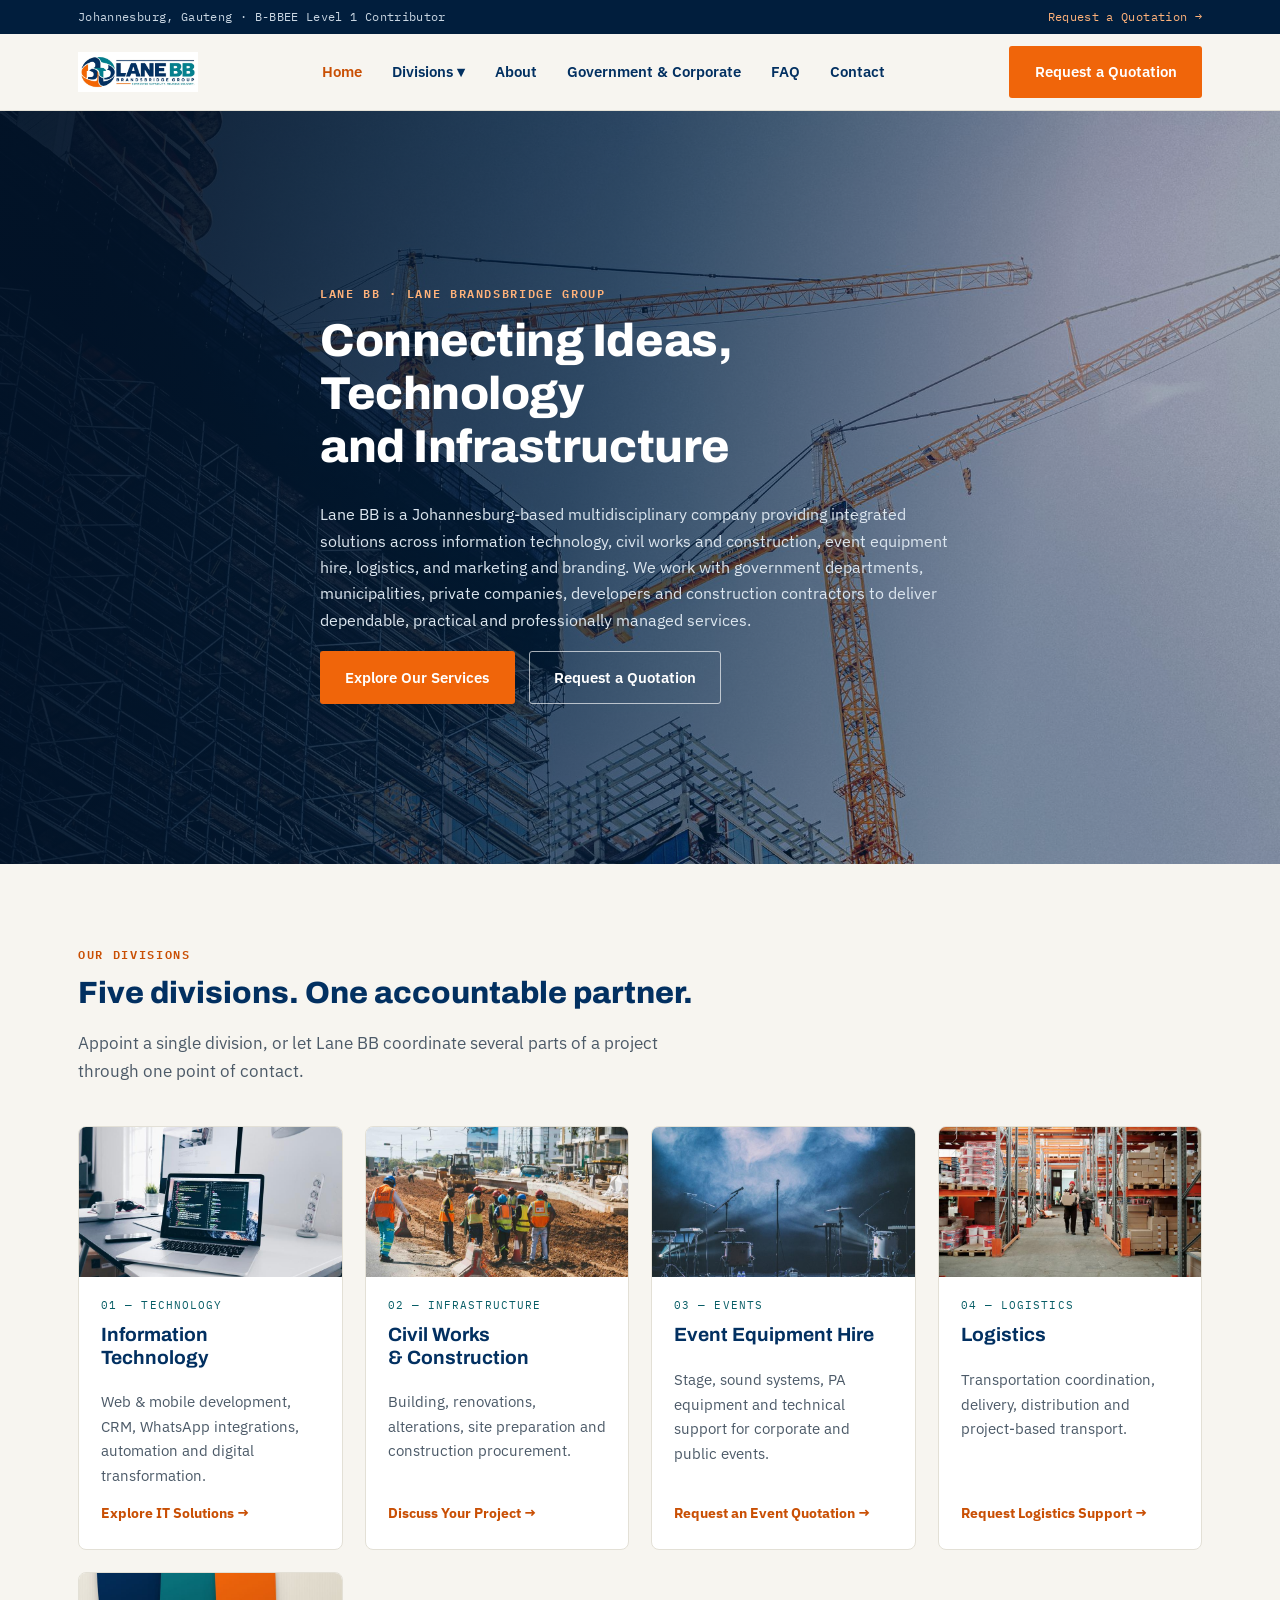
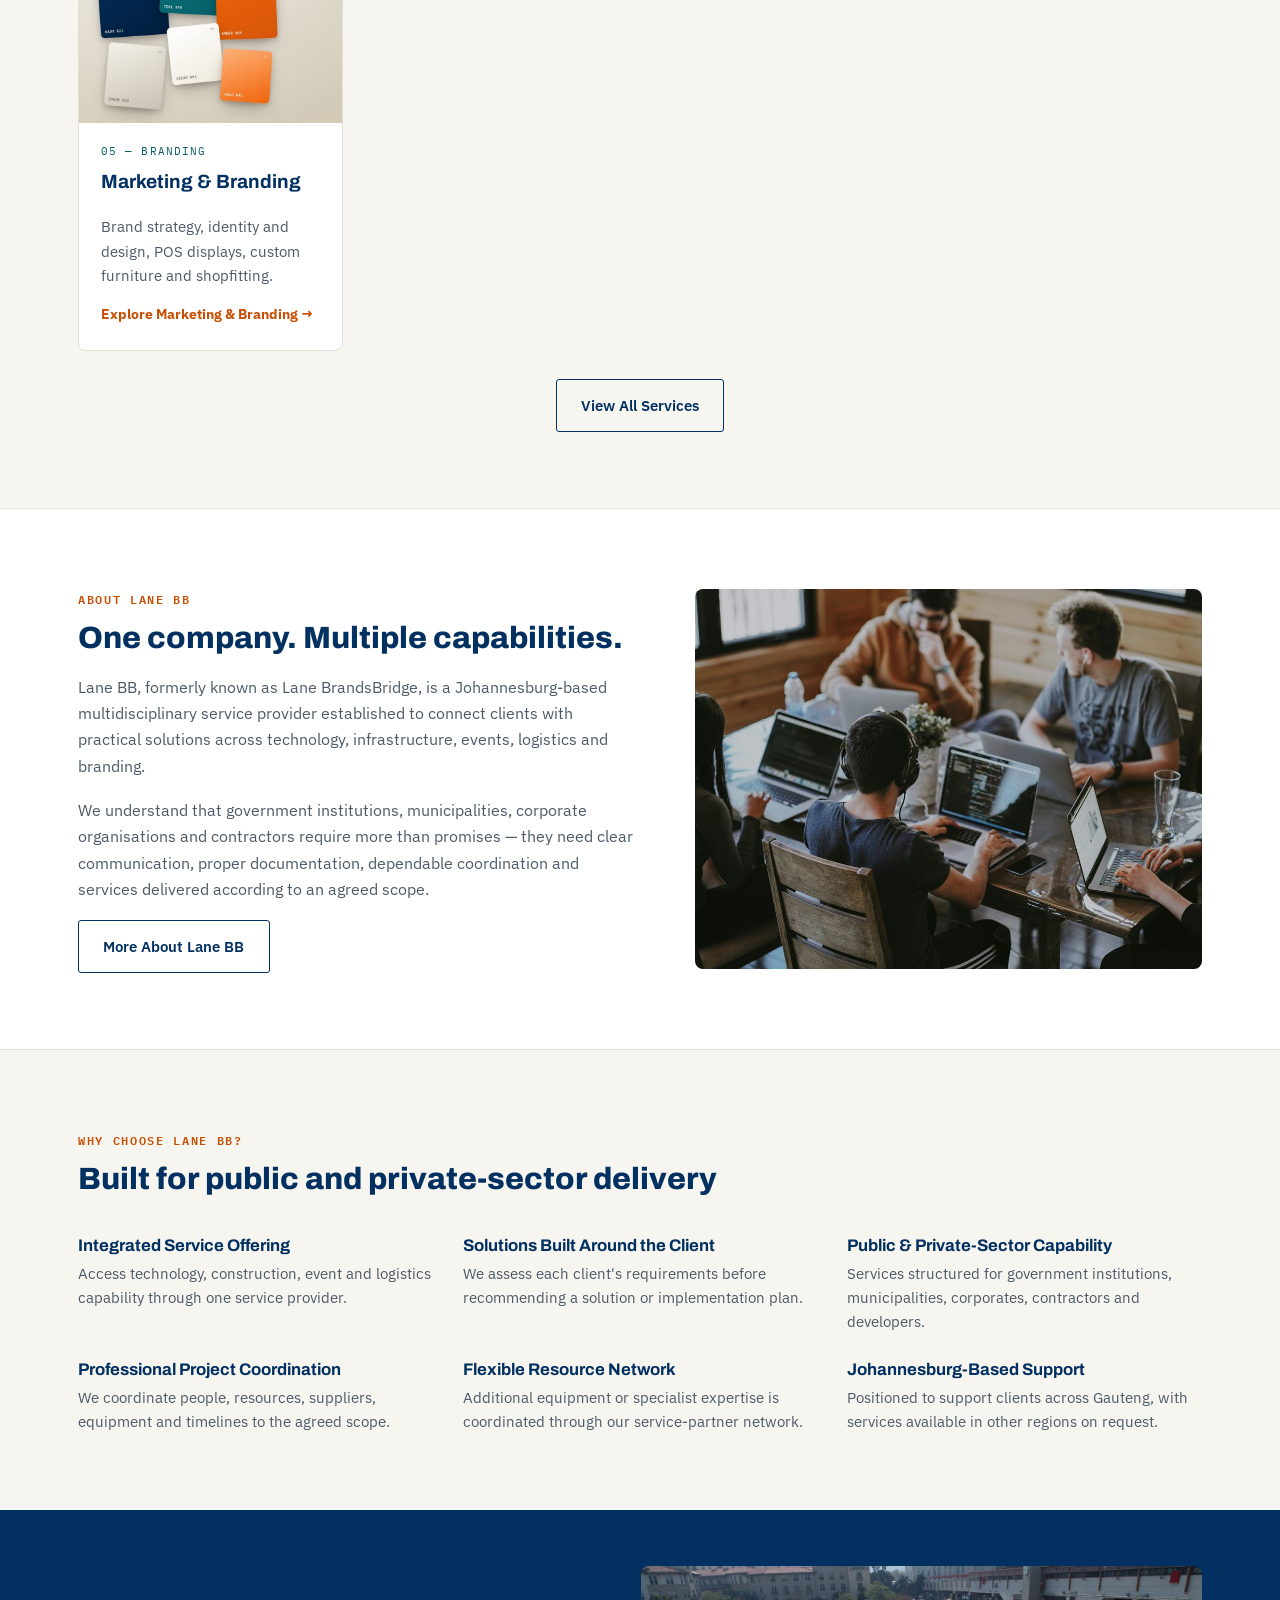
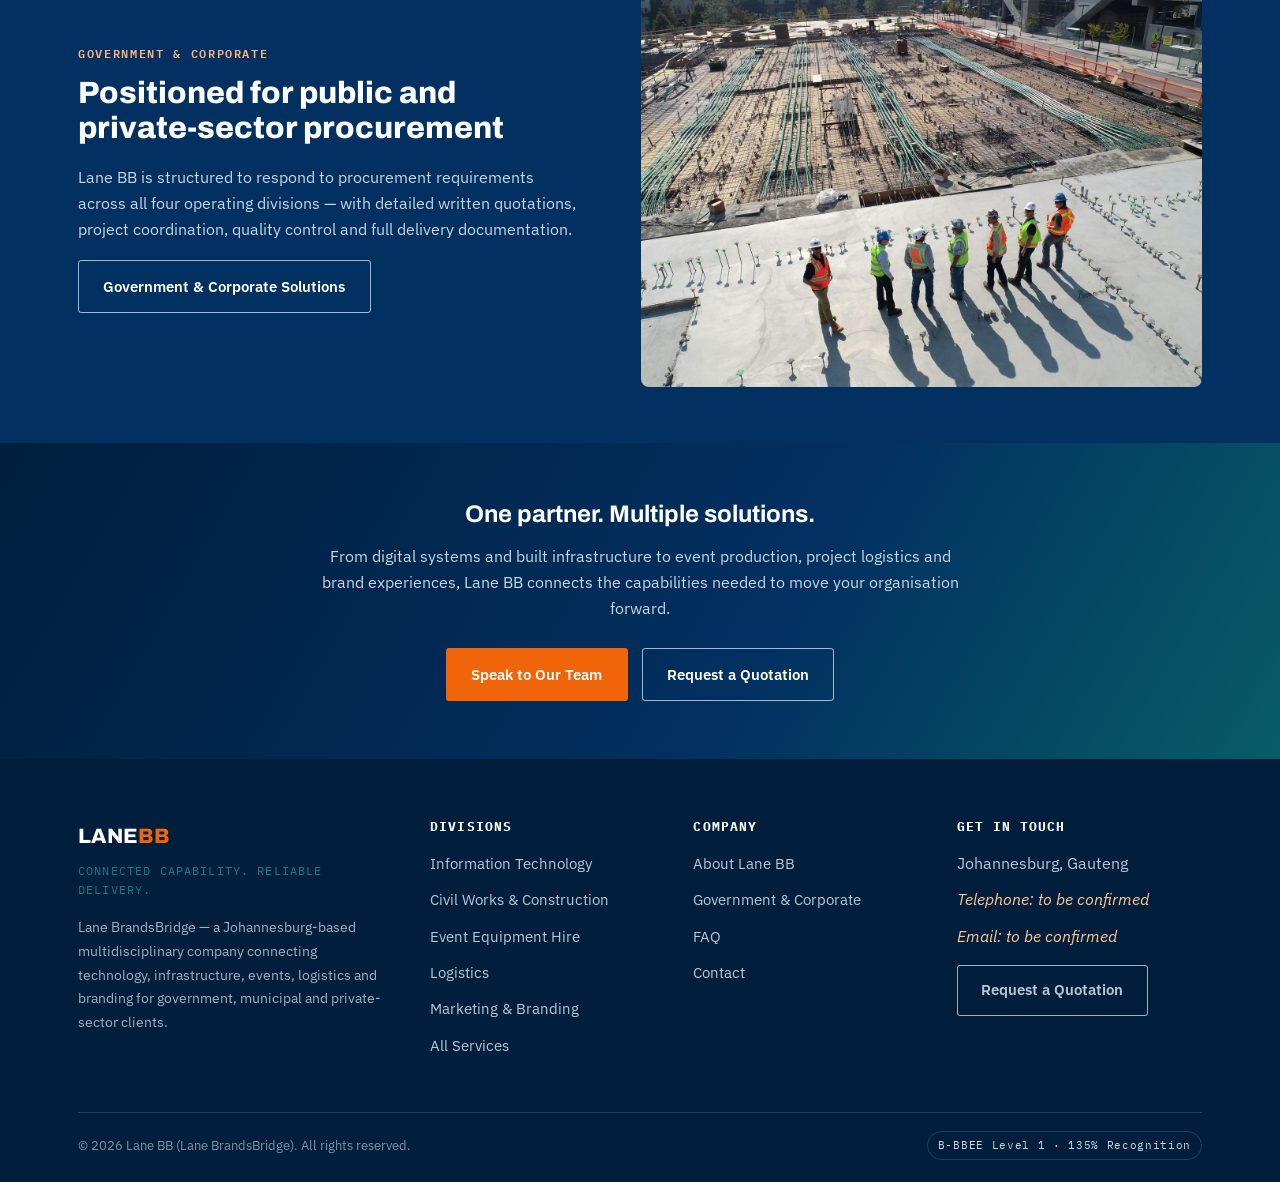
==== index.html @ 53b10b26 "Add files via upload" ====
<!doctype html>
<html lang="en">
<head>
<meta charset="UTF-8">
<meta name="viewport" content="width=device-width, initial-scale=1.0">
<title>Lane BB — Connecting Ideas, Technology and Infrastructure</title>
<meta name="description" content="Lane BB (Lane BrandsBridge) is a Johannesburg-based multidisciplinary company delivering Information Technology, Civil Works &amp; Construction, Event Equipment Hire, Logistics and Marketing &amp; Branding for government, municipal and private-sector clients.">
<link rel="icon" href="assets/img/favicon.png" type="image/png">
<link rel="preconnect" href="https://fonts.googleapis.com">
<link rel="stylesheet" href="https://fonts.googleapis.com/css2?family=Archivo:wght@700;800;900&family=IBM+Plex+Sans:wght@400;500;600;700&family=IBM+Plex+Mono:wght@500;600&display=swap">
<link rel="stylesheet" href="assets/css/style.css">
</head>
<body>

<header class="site-header">
  <div class="topbar">
    <div class="container">
      <span>Johannesburg, Gauteng · B-BBEE Level 1 Contributor</span>
      <a href="contact/">Request a Quotation →</a>
    </div>
  </div>
  <div class="nav-wrap">
    <a class="brand" href="./"><img src="assets/img/logo.jpg" alt="Lane BB — Lane BrandsBridge Group"></a>
    <input type="checkbox" id="nav-toggle" class="nav-toggle">
    <nav class="main-nav">
      <ul>
        <li><a class="nav-link active" href="./">Home</a></li>
        <li class="has-dropdown">
          <a class="nav-link" href="#">Divisions ▾</a>
          <div class="dropdown">
            <a href="it/">Information Technology<small>Software, CRM, automation</small></a>
            <a href="civil-works/">Civil Works &amp; Construction<small>Building, renovations, site works</small></a>
            <a href="events/">Event Equipment Hire<small>Stage, sound, technical support</small></a>
            <a href="logistics/">Logistics<small>Transport, delivery, coordination</small></a>
            <a href="marketing-branding/">Marketing &amp; Branding<small>Brand, POS, signage, custom furniture</small></a>
            <div class="dropdown-divider"></div>
            <a href="all-services/" class="dropdown-all">View All Services →</a>
          </div>
        </li>
        <li><a class="nav-link" href="about/">About</a></li>
        <li><a class="nav-link" href="government/">Government &amp; Corporate</a></li>
        <li><a class="nav-link" href="faq/">FAQ</a></li>
        <li><a class="nav-link" href="contact/">Contact</a></li>
      </ul>
    </nav>
    <div class="nav-cta">
      <a class="btn btn-primary" href="contact/">Request a Quotation</a>
      <label class="hamburger" for="nav-toggle"><span></span><span></span><span></span></label>
    </div>
  </div>
</header>

<section class="hero hero-full" style="background-image:url('assets/img/hero-home.jpg');">
  <div class="container hero-inner">
    <span class="eyebrow on-dark">Lane BB · Lane BrandsBridge Group</span>
    <h1 class="display">Connecting Ideas, Technology and Infrastructure</h1>
    <p>Lane BB is a Johannesburg-based multidisciplinary company providing integrated solutions across information technology, civil works and construction, event equipment hire, logistics, and marketing and branding. We work with government departments, municipalities, private companies, developers and construction contractors to deliver dependable, practical and professionally managed services.</p>
    <div class="btn-row">
      <a class="btn btn-primary" href="#divisions">Explore Our Services</a>
      <a class="btn btn-outline-light" href="contact/">Request a Quotation</a>
    </div>
  </div>
</section>

<section id="divisions">
  <div class="container">
    <div class="section-head">
      <span class="eyebrow">Our Divisions</span>
      <h2 class="section-title">Five divisions. One accountable partner.</h2>
      <p class="lede">Appoint a single division, or let Lane BB coordinate several parts of a project through one point of contact.</p>
    </div>
    <div class="grid-divisions">
      <a class="division-card" href="it/">
        <div class="thumb"><img src="assets/img/card-it.jpg" alt="Software developer at a workstation"></div>
        <div class="body">
          <span class="tag">01 — Technology</span>
          <h3 class="card-title">Information Technology</h3>
          <p>Web &amp; mobile development, CRM, WhatsApp integrations, automation and digital transformation.</p>
          <span class="go">Explore IT Solutions →</span>
        </div>
      </a>
      <a class="division-card" href="civil-works/">
        <div class="thumb"><img src="assets/img/card-civil.jpg" alt="Civil works crew on a road project"></div>
        <div class="body">
          <span class="tag">02 — Infrastructure</span>
          <h3 class="card-title">Civil Works &amp; Construction</h3>
          <p>Building, renovations, alterations, site preparation and construction procurement.</p>
          <span class="go">Discuss Your Project →</span>
        </div>
      </a>
      <a class="division-card" href="events/">
        <div class="thumb"><img src="assets/img/card-events.jpg" alt="Professional stage and lighting rig"></div>
        <div class="body">
          <span class="tag">03 — Events</span>
          <h3 class="card-title">Event Equipment Hire</h3>
          <p>Stage, sound systems, PA equipment and technical support for corporate and public events.</p>
          <span class="go">Request an Event Quotation →</span>
        </div>
      </a>
      <a class="division-card" href="logistics/">
        <div class="thumb"><img src="assets/img/card-logistics.jpg" alt="Warehouse and distribution logistics"></div>
        <div class="body">
          <span class="tag">04 — Logistics</span>
          <h3 class="card-title">Logistics</h3>
          <p>Transportation coordination, delivery, distribution and project-based transport.</p>
          <span class="go">Request Logistics Support →</span>
        </div>
      </a>
      <a class="division-card" href="marketing-branding/">
        <div class="thumb"><img src="assets/img/card-marketing.jpg" alt="Lane BB brand colour palette and identity system"></div>
        <div class="body">
          <span class="tag">05 — Branding</span>
          <h3 class="card-title">Marketing &amp; Branding</h3>
          <p>Brand strategy, identity and design, POS displays, custom furniture and shopfitting.</p>
          <span class="go">Explore Marketing &amp; Branding →</span>
        </div>
      </a>
    </div>
    <div class="view-all-services">
      <a class="btn btn-outline-dark" href="all-services/">View All Services</a>
    </div>
  </div>
</section>

<section class="section-alt">
  <div class="container">
    <div class="split">
      <div>
        <span class="eyebrow">About Lane BB</span>
        <h2 class="section-title">One company. Multiple capabilities.</h2>
        <p>Lane BB, formerly known as Lane BrandsBridge, is a Johannesburg-based multidisciplinary service provider established to connect clients with practical solutions across technology, infrastructure, events, logistics and branding.</p>
        <p>We understand that government institutions, municipalities, corporate organisations and contractors require more than promises — they need clear communication, proper documentation, dependable coordination and services delivered according to an agreed scope.</p>
        <a class="btn btn-outline-dark" href="about/">More About Lane BB</a>
      </div>
      <div class="split-media"><img src="assets/img/about-secondary.jpg" alt="Lane BB team collaborating in the office"></div>
    </div>
  </div>
</section>

<section>
  <div class="container">
    <div class="section-head">
      <span class="eyebrow">Why Choose Lane BB?</span>
      <h2 class="section-title">Built for public and private-sector delivery</h2>
    </div>
    <div class="why-grid">
      <div class="why-item"><span class="mark"></span><h3>Integrated Service Offering</h3><p>Access technology, construction, event and logistics capability through one service provider.</p></div>
      <div class="why-item"><span class="mark"></span><h3>Solutions Built Around the Client</h3><p>We assess each client's requirements before recommending a solution or implementation plan.</p></div>
      <div class="why-item"><span class="mark"></span><h3>Public &amp; Private-Sector Capability</h3><p>Services structured for government institutions, municipalities, corporates, contractors and developers.</p></div>
      <div class="why-item"><span class="mark"></span><h3>Professional Project Coordination</h3><p>We coordinate people, resources, suppliers, equipment and timelines to the agreed scope.</p></div>
      <div class="why-item"><span class="mark"></span><h3>Flexible Resource Network</h3><p>Additional equipment or specialist expertise is coordinated through our service-partner network.</p></div>
      <div class="why-item"><span class="mark"></span><h3>Johannesburg-Based Support</h3><p>Positioned to support clients across Gauteng, with services available in other regions on request.</p></div>
    </div>
  </div>
</section>

<section class="section-navy tight">
  <div class="container split reverse">
    <div class="split-media"><img src="assets/img/government-hero.jpg" alt="Coordinated workforce on a large infrastructure project"></div>
    <div>
      <span class="eyebrow on-dark">Government &amp; Corporate</span>
      <h2 class="section-title">Positioned for public and private-sector procurement</h2>
      <p>Lane BB is structured to respond to procurement requirements across all four operating divisions — with detailed written quotations, project coordination, quality control and full delivery documentation.</p>
      <a class="btn btn-outline-light" href="government/">Government &amp; Corporate Solutions</a>
    </div>
  </div>
</section>

<section class="cta-band">
  <div class="container narrow center">
    <h2>One partner. Multiple solutions.</h2>
    <p>From digital systems and built infrastructure to event production, project logistics and brand experiences, Lane BB connects the capabilities needed to move your organisation forward.</p>
    <div class="btn-row">
      <a class="btn btn-primary" href="contact/">Speak to Our Team</a>
      <a class="btn btn-outline-light" href="contact/">Request a Quotation</a>
    </div>
  </div>
</section>

<footer class="site-footer">
  <div class="container">
    <div class="footer-grid">
      <div class="footer-brand">
        <div class="wordmark">LANE<span>BB</span></div>
        <div class="tagline">Connected Capability. Reliable Delivery.</div>
        <p>Lane BrandsBridge — a Johannesburg-based multidisciplinary company connecting technology, infrastructure, events, logistics and branding for government, municipal and private-sector clients.</p>
      </div>
      <div>
        <h4>Divisions</h4>
        <ul>
          <li><a href="it/">Information Technology</a></li>
          <li><a href="civil-works/">Civil Works &amp; Construction</a></li>
          <li><a href="events/">Event Equipment Hire</a></li>
          <li><a href="logistics/">Logistics</a></li>
          <li><a href="marketing-branding/">Marketing &amp; Branding</a></li>
          <li><a href="all-services/">All Services</a></li>
        </ul>
      </div>
      <div>
        <h4>Company</h4>
        <ul>
          <li><a href="about/">About Lane BB</a></li>
          <li><a href="government/">Government &amp; Corporate</a></li>
          <li><a href="faq/">FAQ</a></li>
          <li><a href="contact/">Contact</a></li>
        </ul>
      </div>
      <div>
        <h4>Get In Touch</h4>
        <ul>
          <li>Johannesburg, Gauteng</li>
          <li class="placeholder-note">Telephone: to be confirmed</li>
          <li class="placeholder-note">Email: to be confirmed</li>
        </ul>
        <a class="btn btn-outline-light" href="contact/" style="margin-top:6px;">Request a Quotation</a>
      </div>
    </div>
    <div class="footer-bottom">
      <span>© <span data-year></span> Lane BB (Lane BrandsBridge). All rights reserved.</span>
      <span class="badge">B-BBEE Level 1 · 135% Recognition</span>
    </div>
  </div>
</footer>
<script src="assets/js/main.js"></script>
</body>
</html>
---- assets/css/style.css ----
/* ========================================================
   Lane BB — Brand Stylesheet
   Palette sampled directly from the Lane BB logo mark.
   ======================================================== */

:root{
  --navy:        #023061;
  --navy-deep:   #011E3D;
  --navy-mid:    #0B4278;
  --teal:        #0B7E89;
  --teal-deep:   #075D66;
  --orange:      #F0650A;
  --orange-deep: #C94F04;
  --paper:       #F7F5F0;
  --panel:       #FFFFFF;
  --ink:         #16212C;
  --ink-soft:    #4C5A68;
  --steel:       #5B7286;
  --line:        #E3E0D6;
  --line-dark:   rgba(255,255,255,0.14);

  --font-display: 'Archivo', 'Helvetica Neue', Arial, sans-serif;
  --font-body: 'IBM Plex Sans', 'Segoe UI', Arial, sans-serif;
  --font-mono: 'IBM Plex Mono', ui-monospace, 'Courier New', monospace;

  --container: 1180px;
}

*, *::before, *::after{ box-sizing: border-box; }
html{ scroll-behavior: smooth; }
body{
  margin:0;
  background: var(--paper);
  color: var(--ink);
  font-family: var(--font-body);
  font-size: 16px;
  line-height: 1.65;
  -webkit-font-smoothing: antialiased;
}
img{ max-width:100%; display:block; }
a{ color: inherit; text-decoration: none; }
ul{ margin:0; padding:0; list-style:none; }
h1,h2,h3,h4{
  font-family: var(--font-display);
  color: var(--navy);
  line-height: 1.15;
  margin: 0 0 .6em;
  text-wrap: balance;
}
p{ margin: 0 0 1.1em; color: var(--ink-soft); max-width: 66ch; }
.container{ max-width: var(--container); margin: 0 auto; padding: 0 28px; }

/* ---------- type scale ---------- */
.eyebrow{
  display:inline-block;
  font-family: var(--font-mono);
  font-size: .74rem;
  font-weight: 600;
  letter-spacing: .14em;
  text-transform: uppercase;
  color: var(--orange-deep);
  margin-bottom: .9em;
}
.eyebrow.on-dark{ color: #FFB27A; }
h1.display{ font-size: clamp(2.1rem, 3.6vw, 3.25rem); font-weight: 800; letter-spacing: -0.01em; }
h2.section-title{ font-size: clamp(1.55rem, 2.4vw, 2.1rem); font-weight: 800; }
h3.card-title{ font-size: 1.2rem; font-weight: 700; }
.lede{ font-size: 1.08rem; max-width: 62ch; }

/* ---------- buttons ---------- */
.btn{
  display:inline-flex;
  align-items:center;
  gap:.5em;
  font-family: var(--font-body);
  font-weight:600;
  font-size: .95rem;
  padding: .85em 1.6em;
  border-radius: 3px;
  border: 1.5px solid transparent;
  cursor:pointer;
  transition: background .15s ease, color .15s ease, border-color .15s ease, transform .1s ease;
}
.btn:active{ transform: translateY(1px); }
.btn-primary{ background: var(--orange); color:#fff; }
.btn-primary:hover{ background: var(--orange-deep); }
.btn-outline-dark{ border-color: var(--navy); color: var(--navy); }
.btn-outline-dark:hover{ background: var(--navy); color:#fff; }
.btn-outline-light{ border-color: rgba(255,255,255,.65); color:#fff; }
.btn-outline-light:hover{ background:#fff; color: var(--navy); }
.btn-row{ display:flex; gap:14px; flex-wrap:wrap; }

/* ---------- header / nav ---------- */
.site-header{
  position: sticky; top:0; z-index:100;
  background: rgba(247,245,240,.98);
  border-bottom: 1px solid var(--line);
}
.topbar{
  background: var(--navy-deep);
  color: #C9D6E2;
  font-family: var(--font-mono);
  font-size: .74rem;
  letter-spacing: .03em;
}
.topbar .container{
  display:flex; justify-content:space-between; align-items:center;
  padding-top:7px; padding-bottom:7px;
}
.topbar a{ color:#FFB27A; }
.topbar a:hover{ color:#fff; }

.nav-wrap{
  display:flex; align-items:center; justify-content:space-between;
  padding: 12px 28px;
  max-width: var(--container); margin:0 auto;
  gap: 24px;
}
.brand img{ height: 40px; width:auto; }
.main-nav{ display:flex; align-items:center; gap: 6px; }
.main-nav > ul{ display:flex; align-items:center; gap: 2px; }
.main-nav a.nav-link{
  display:block;
  padding: 10px 14px;
  font-weight:600;
  font-size: .92rem;
  color: var(--navy);
  border-radius:3px;
}
.main-nav a.nav-link:hover{ background: rgba(2,48,97,.06); }
.main-nav a.nav-link.active{ color: var(--orange-deep); }

.has-dropdown{ position:relative; }
.dropdown{
  position:absolute; top: calc(100% + 6px); left:0;
  background: var(--panel);
  border:1px solid var(--line);
  border-radius: 6px;
  box-shadow: 0 14px 32px rgba(2,26,54,.12);
  min-width: 240px;
  padding: 8px;
  opacity:0; visibility:hidden; transform: translateY(6px);
  transition: opacity .15s ease, transform .15s ease, visibility .15s;
}
.has-dropdown:hover .dropdown,
.has-dropdown:focus-within .dropdown{ opacity:1; visibility:visible; transform:translateY(0); }
.dropdown a{
  display:flex; flex-direction:column; gap:2px;
  padding: 10px 12px; border-radius:4px; font-weight:600; color:var(--navy); font-size:.92rem;
}
.dropdown a small{ font-weight:400; color: var(--ink-soft); font-size:.78rem; font-family: var(--font-body); }
.dropdown a:hover{ background: var(--paper); }
.dropdown-divider{ height:1px; background:var(--line); margin:6px 8px; }
.dropdown a.dropdown-all{ color: var(--orange-deep); flex-direction:row; align-items:center; justify-content:space-between; }

.services-index-block{ margin-bottom:56px; }
.services-index-block:last-child{ margin-bottom:0; }
.services-index-head{ display:flex; justify-content:space-between; align-items:baseline; gap:16px; flex-wrap:wrap; margin-bottom:18px; }
.services-index-head h2{ font-size:1.35rem; }
.services-index-head a{ font-weight:700; font-size:.88rem; color: var(--orange-deep); white-space:nowrap; }
.view-all-services{ margin-top:28px; display:flex; justify-content:center; }

.nav-cta{ display:flex; align-items:center; gap:10px; }
.nav-toggle{ display:none; }
.hamburger{ display:none; }

@media (max-width: 940px){
  .main-nav{
    position: fixed; inset: 64px 0 0 0;
    background: var(--panel);
    flex-direction:column; align-items:stretch;
    padding: 10px 20px 30px;
    transform: translateX(100%);
    transition: transform .22s ease;
    overflow-y:auto;
  }
  .main-nav > ul{ flex-direction:column; align-items:stretch; gap:0; }
  .dropdown{ position:static; box-shadow:none; border:none; opacity:1; visibility:visible; transform:none; display:none; padding-left:14px; }
  .has-dropdown.open .dropdown{ display:flex; flex-direction:column; }
  .nav-toggle:checked ~ .main-nav{ transform: translateX(0); }
  .hamburger{
    display:flex; flex-direction:column; justify-content:center; gap:5px;
    width:32px; height:32px; cursor:pointer;
  }
  .hamburger span{ height:2px; background:var(--navy); border-radius:2px; }
  .nav-cta .btn{ display:none; }
}

/* ---------- hero ---------- */
.hero{
  position:relative;
  color:#fff;
  background-size: cover;
  background-position: center;
  isolation:isolate;
}
.hero::after{
  content:"";
  position:absolute; inset:0;
  background: linear-gradient(100deg, rgba(2,20,42,.92) 8%, rgba(2,32,64,.72) 45%, rgba(2,32,64,.34) 78%);
  z-index:-1;
}
.hero-inner{ padding: 92px 0 84px; max-width: 640px; }
.hero h1{ color:#fff; }
.hero p{ color: #DCE6EF; }
.hero-full{ min-height: 78vh; display:flex; align-items:center; }
.hero-band{ padding: 70px 0 66px; }
.hero-band .hero-inner{ padding: 0; max-width: 620px; }

.banner{
  background: linear-gradient(120deg, var(--navy-deep), var(--navy));
  color:#fff;
  padding: 60px 0 54px;
}
.banner h1{ color:#fff; }
.banner p{ color:#C9D6E2; }

/* ---------- generic sections ---------- */
section{ padding: 76px 0; }
section.tight{ padding: 56px 0; }
.section-head{ max-width: 720px; margin-bottom: 40px; }
.section-alt{ background: var(--panel); border-top:1px solid var(--line); border-bottom:1px solid var(--line); }
.section-navy{ background: var(--navy); color:#fff; }
.section-navy h2, .section-navy h3, .section-navy h4{ color:#fff; }
.section-navy p{ color:#C9D6E2; }

/* ---------- division / feature cards ---------- */
.grid-4{ display:grid; grid-template-columns:repeat(4,1fr); gap:22px; }
.grid-divisions{ display:grid; grid-template-columns:repeat(auto-fit,minmax(230px,1fr)); gap:22px; }
.grid-3{ display:grid; grid-template-columns:repeat(3,1fr); gap:22px; }
.grid-2{ display:grid; grid-template-columns:repeat(2,1fr); gap:22px; }
@media (max-width: 980px){ .grid-4{ grid-template-columns:repeat(2,1fr);} .grid-3{ grid-template-columns:repeat(2,1fr);} }
@media (max-width: 640px){ .grid-4, .grid-3, .grid-2{ grid-template-columns:1fr; } }

.division-card{
  background: var(--panel);
  border:1px solid var(--line);
  border-radius: 8px;
  overflow:hidden;
  display:flex; flex-direction:column;
  transition: transform .18s ease, box-shadow .18s ease, border-color .18s ease;
}
.division-card:hover{ transform: translateY(-4px); box-shadow: 0 18px 34px rgba(2,26,54,.1); border-color:#d8d3c4; }
.division-card .thumb{ height:150px; overflow:hidden; }
.division-card .thumb img{ width:100%; height:100%; object-fit:cover; }
.division-card .body{ padding: 20px 22px 24px; display:flex; flex-direction:column; gap:10px; flex:1; }
.division-card .tag{ font-family: var(--font-mono); font-size:.68rem; letter-spacing:.1em; text-transform:uppercase; color: var(--teal-deep); }
.division-card p{ font-size:.93rem; margin-bottom:4px; }
.division-card .go{ margin-top:auto; font-weight:700; font-size:.88rem; color: var(--orange-deep); display:flex; align-items:center; gap:6px; }

/* ---------- service list (not cards — a spaced list with rule + accent mark) ---------- */
.service-grid{
  display:grid; grid-template-columns:repeat(2, 1fr); gap: 0 40px;
  border-top:1px solid var(--line);
}
@media (max-width:700px){ .service-grid{ grid-template-columns:1fr; } }
.service-item{
  display:flex; gap:14px; align-items:flex-start;
  padding: 16px 0;
  border-bottom:1px solid var(--line);
}
.service-item .mark{
  flex:none; width:9px; height:9px; margin-top:8px; border-radius:2px; background: var(--orange);
}
.service-item span{ font-weight:600; color: var(--navy); font-size:.99rem; }

/* ---------- values grid ---------- */
.value-card{
  padding: 22px 22px 20px;
  background: var(--panel);
  border:1px solid var(--line);
  border-top:3px solid var(--accent, var(--orange));
  border-radius:4px;
}
.value-card h3{ font-size:1.05rem; margin-bottom:.4em; }
.value-card p{ font-size:.92rem; margin:0; }

/* ---------- numbered list (real sequence: 4 divisions) ---------- */
.numbered-list{ display:flex; flex-direction:column; gap:0; border-top:1px solid var(--line); }
.numbered-list li{
  display:flex; gap:18px; align-items:baseline;
  padding: 14px 0; border-bottom:1px solid var(--line);
  font-weight:700; color:var(--navy); font-size:1.02rem;
}
.numbered-list li .n{ font-family: var(--font-mono); color: var(--orange-deep); font-size:.85rem; }

/* ---------- stat / why-us tiles ---------- */
.why-grid{ display:grid; grid-template-columns:repeat(3,1fr); gap: 26px 30px; }
@media (max-width:900px){ .why-grid{ grid-template-columns:repeat(2,1fr);} }
@media (max-width:600px){ .why-grid{ grid-template-columns:1fr;} }
.why-item h3{ font-size:1.05rem; margin-bottom:.35em; }
.why-item p{ font-size:.92rem; margin:0; }
.why-item .mark{
  width:30px; height:3px; background:var(--teal); border-radius:2px; margin-bottom:14px;
}

/* ---------- two column split ---------- */
.split{
  display:grid; grid-template-columns: 1.05fr .95fr; gap: 56px; align-items:center;
}
.split.reverse{ grid-template-columns: .95fr 1.05fr; }
.split.reverse .split-media{ order:2; }
@media (max-width:900px){
  .split, .split.reverse{ grid-template-columns:1fr; }
  .split.reverse .split-media{ order:0; }
}
.split-media img{ border-radius: 8px; width:100%; height:100%; object-fit:cover; aspect-ratio: 4/3; }

/* ---------- CTA band ---------- */
.cta-band{
  background: linear-gradient(120deg, var(--navy-deep), var(--navy) 60%, var(--teal-deep));
  color:#fff; padding: 58px 0; text-align:center;
}
.cta-band h2{ color:#fff; }
.cta-band p{ color:#C9D6E2; margin: 0 auto 26px; }
.cta-band .btn-row{ justify-content:center; }

/* ---------- checklist ---------- */
.checklist{ display:flex; flex-direction:column; gap:10px; }
.checklist li{ display:flex; gap:10px; align-items:flex-start; font-size:.94rem; color: var(--ink-soft); }
.checklist li::before{ content:"✓"; color: var(--teal-deep); font-weight:700; flex:none; }

/* ---------- definition panel (supplier info) ---------- */
.deflist{ display:flex; flex-direction:column; }
.deflist .row{ display:grid; grid-template-columns: 200px 1fr; gap:14px; padding: 12px 0; border-bottom:1px solid var(--line); }
.deflist .row dt{ font-weight:700; color:var(--navy); font-size:.92rem; }
.deflist .row dd{ margin:0; color:var(--ink-soft); font-size:.94rem; }
@media (max-width:640px){ .deflist .row{ grid-template-columns:1fr; gap:2px; } }

/* ---------- FAQ accordion (native details/summary) ---------- */
.faq-list{ border-top:1px solid var(--line); }
.faq-item{ border-bottom:1px solid var(--line); }
.faq-item summary{
  cursor:pointer; list-style:none; padding: 18px 4px;
  display:flex; justify-content:space-between; align-items:center; gap:16px;
  font-weight:700; color: var(--navy); font-size:1.02rem;
}
.faq-item summary::-webkit-details-marker{ display:none; }
.faq-item summary::after{ content:"+"; font-family: var(--font-mono); color: var(--orange); font-size:1.3rem; flex:none; transition: transform .15s ease; }
.faq-item[open] summary::after{ transform: rotate(45deg); }
.faq-item .a{ padding: 0 4px 20px; }
.faq-item .a p{ margin:0; font-size:.96rem; }

/* ---------- forms ---------- */
.form-panel{ background: var(--panel); border:1px solid var(--line); border-radius:10px; padding: 32px; }
.form-grid{ display:grid; grid-template-columns:1fr 1fr; gap: 18px 20px; }
@media (max-width:700px){ .form-grid{ grid-template-columns:1fr; } }
.field{ display:flex; flex-direction:column; gap:6px; }
.field.full{ grid-column: 1 / -1; }
.field label{ font-size:.84rem; font-weight:700; color: var(--navy); }
.field .hint{ font-size:.78rem; color: var(--steel); font-weight:400; }
.field input[type=text], .field input[type=email], .field input[type=tel], .field input[type=date], .field select, .field textarea, .field input[type=file]{
  font-family: var(--font-body); font-size:.95rem; color:var(--ink);
  padding: .8em .9em; border:1.5px solid var(--line); border-radius:6px; background:#fff;
}
.field textarea{ resize:vertical; min-height:120px; }
.field input:focus, .field select:focus, .field textarea:focus{ outline:2px solid var(--teal); outline-offset:1px; border-color: var(--teal); }
.radio-row{ display:flex; gap:18px; flex-wrap:wrap; }
.radio-row label{ display:flex; align-items:center; gap:7px; font-weight:500; font-size:.92rem; color: var(--ink-soft); }

.sidebar-card{ background: var(--navy); color:#fff; border-radius:10px; padding: 30px 28px; }
.sidebar-card h3{ color:#fff; font-size:1.1rem; }
.sidebar-card .checklist li{ color:#C9D6E2; }
.sidebar-card .checklist li::before{ color:#7FD8DD; }
.sidebar-card .contact-line{ margin-top:22px; padding-top:20px; border-top:1px solid var(--line-dark); font-size:.92rem; color:#C9D6E2; }
.sidebar-card .contact-line strong{ display:block; color:#fff; font-size:.78rem; letter-spacing:.06em; text-transform:uppercase; font-family:var(--font-mono); margin-bottom:3px; }
.placeholder-note{ color:#FFC792; font-style:italic; }

/* ---------- footer ---------- */
.site-footer{ background: var(--navy-deep); color:#B9C7D4; padding: 60px 0 0; }
.footer-grid{ display:grid; grid-template-columns: 1.4fr 1fr 1fr 1.1fr; gap: 40px; padding-bottom: 44px; }
@media (max-width:900px){ .footer-grid{ grid-template-columns:1fr 1fr; } }
@media (max-width:560px){ .footer-grid{ grid-template-columns:1fr; } }
.footer-brand .wordmark{ font-family: var(--font-display); font-weight:800; font-size:1.3rem; color:#fff; }
.footer-brand .wordmark span{ color: var(--orange); }
.footer-brand .tagline{ font-family: var(--font-mono); font-size:.72rem; letter-spacing:.1em; text-transform:uppercase; color: var(--teal); margin: 8px 0 16px; }
.footer-brand p{ color:#9FB1C0; font-size:.9rem; }
.site-footer h4{ color:#fff; font-size:.82rem; letter-spacing:.08em; text-transform:uppercase; font-family:var(--font-mono); margin-bottom:16px; }
.site-footer ul li{ margin-bottom:10px; }
.site-footer a{ color:#B9C7D4; font-size:.92rem; }
.site-footer a:hover{ color:#fff; }
.footer-bottom{
  border-top:1px solid var(--line-dark);
  padding: 18px 0 22px;
  display:flex; justify-content:space-between; align-items:center; flex-wrap:wrap; gap:10px;
  font-size:.8rem; color:#7E93A5;
}
.badge{
  font-family: var(--font-mono); font-size:.7rem; letter-spacing:.06em;
  border:1px solid var(--line-dark); color:#C9D6E2; padding:4px 10px; border-radius:100px;
}

/* ---------- misc ---------- */
.center{ text-align:center; margin-left:auto; margin-right:auto; }
.mt-0{ margin-top:0; }
.narrow{ max-width: 760px; }
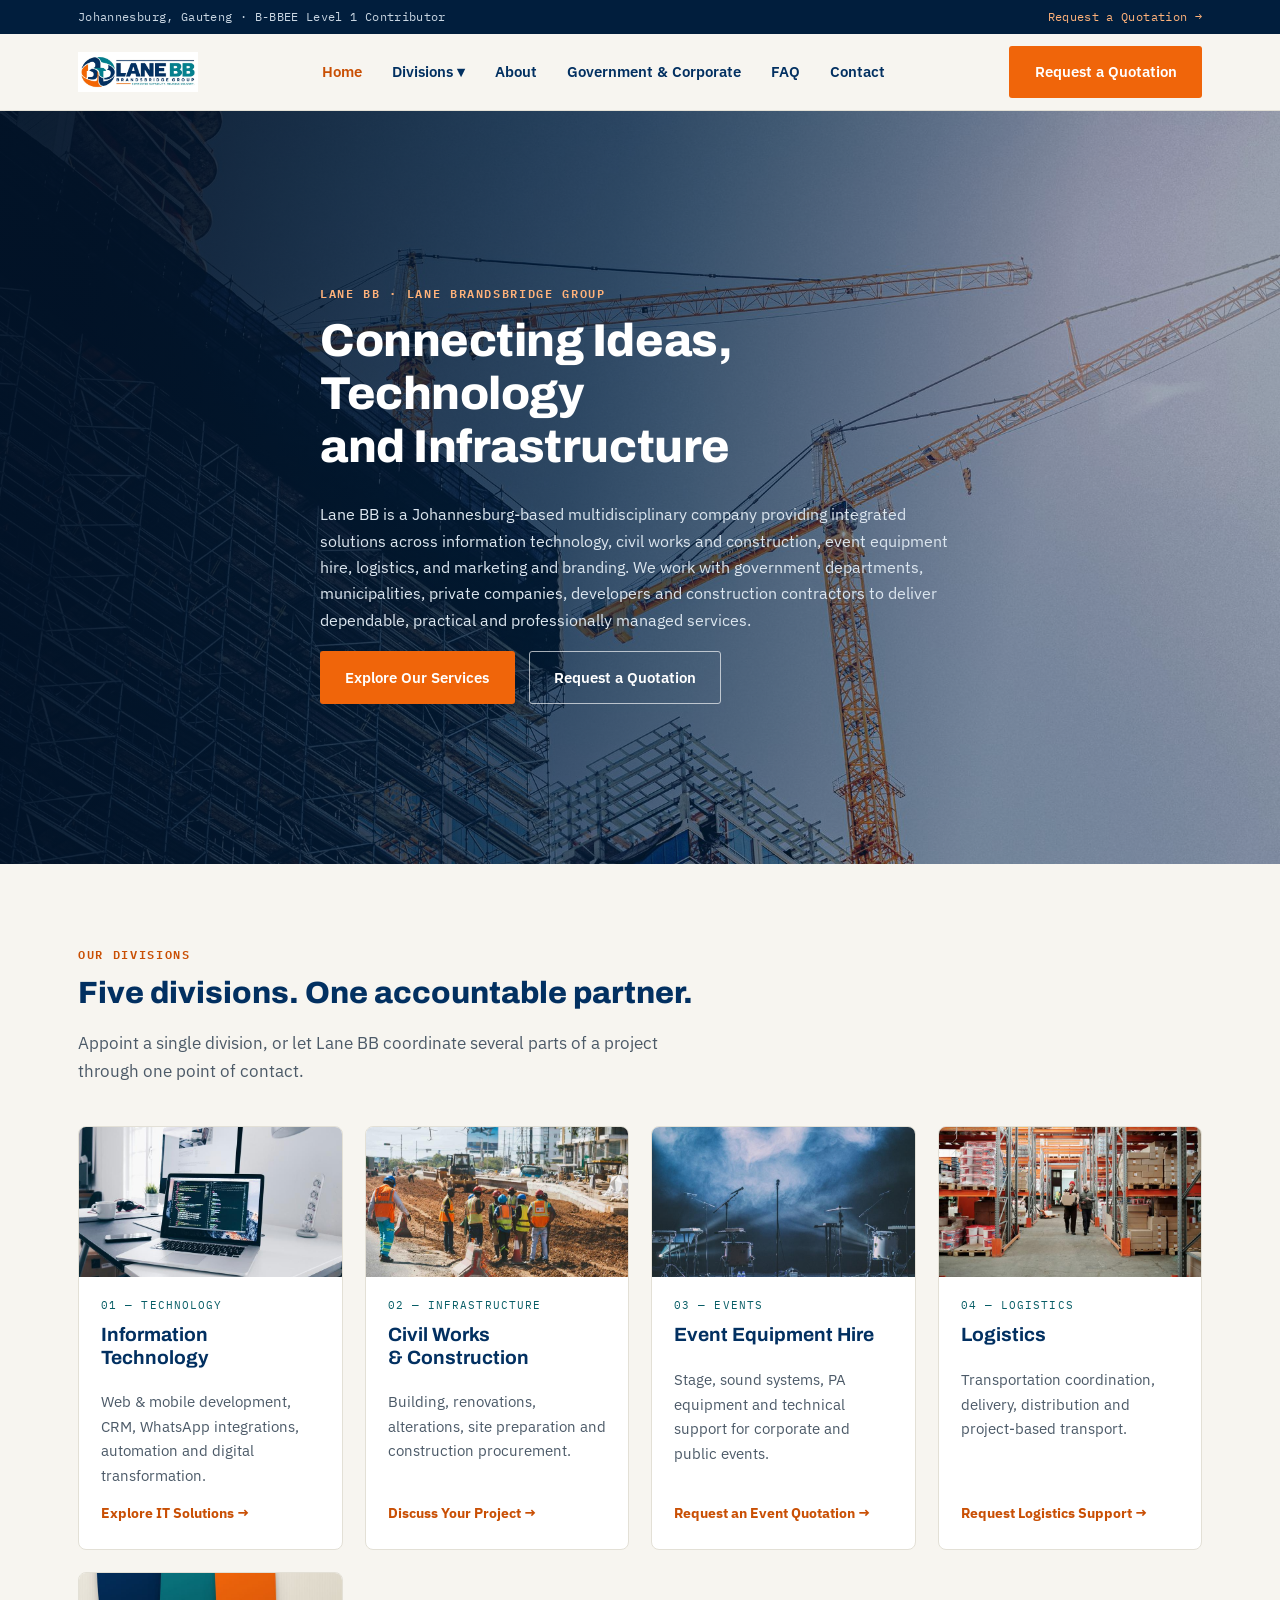
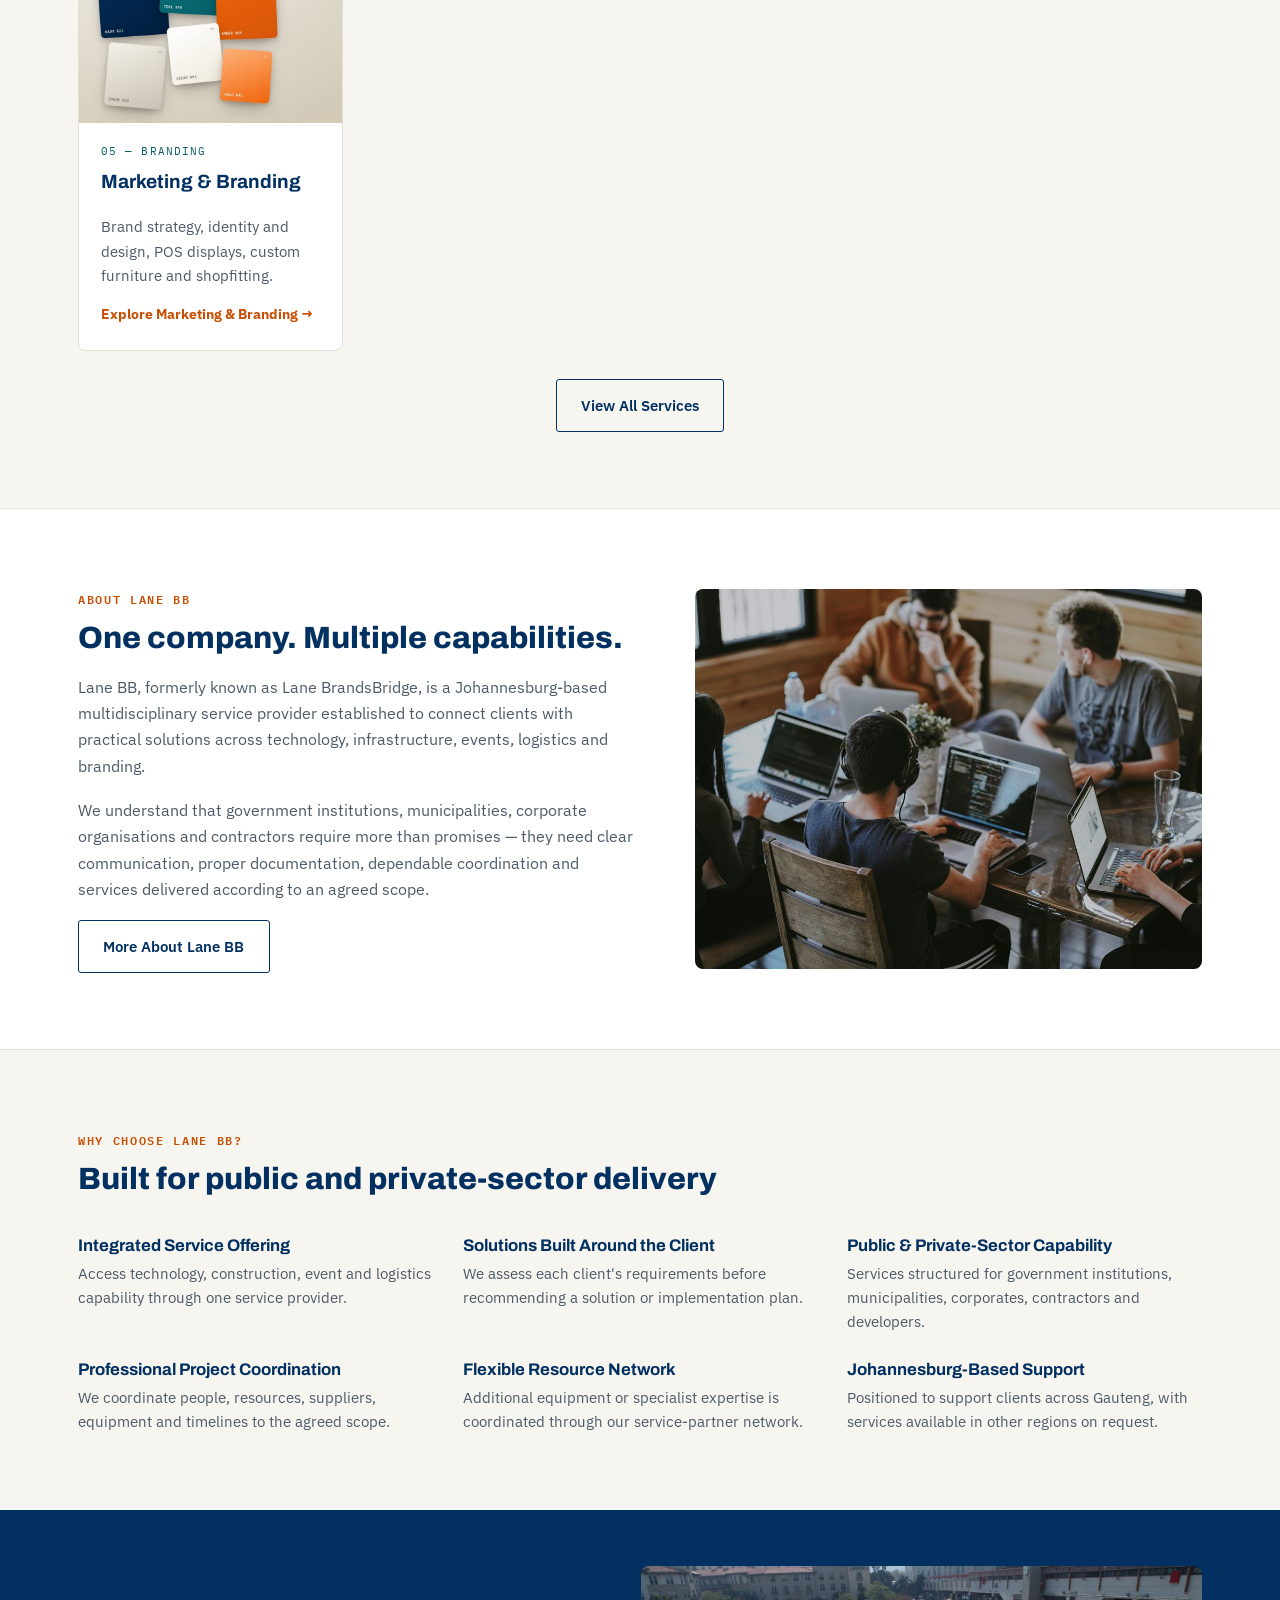
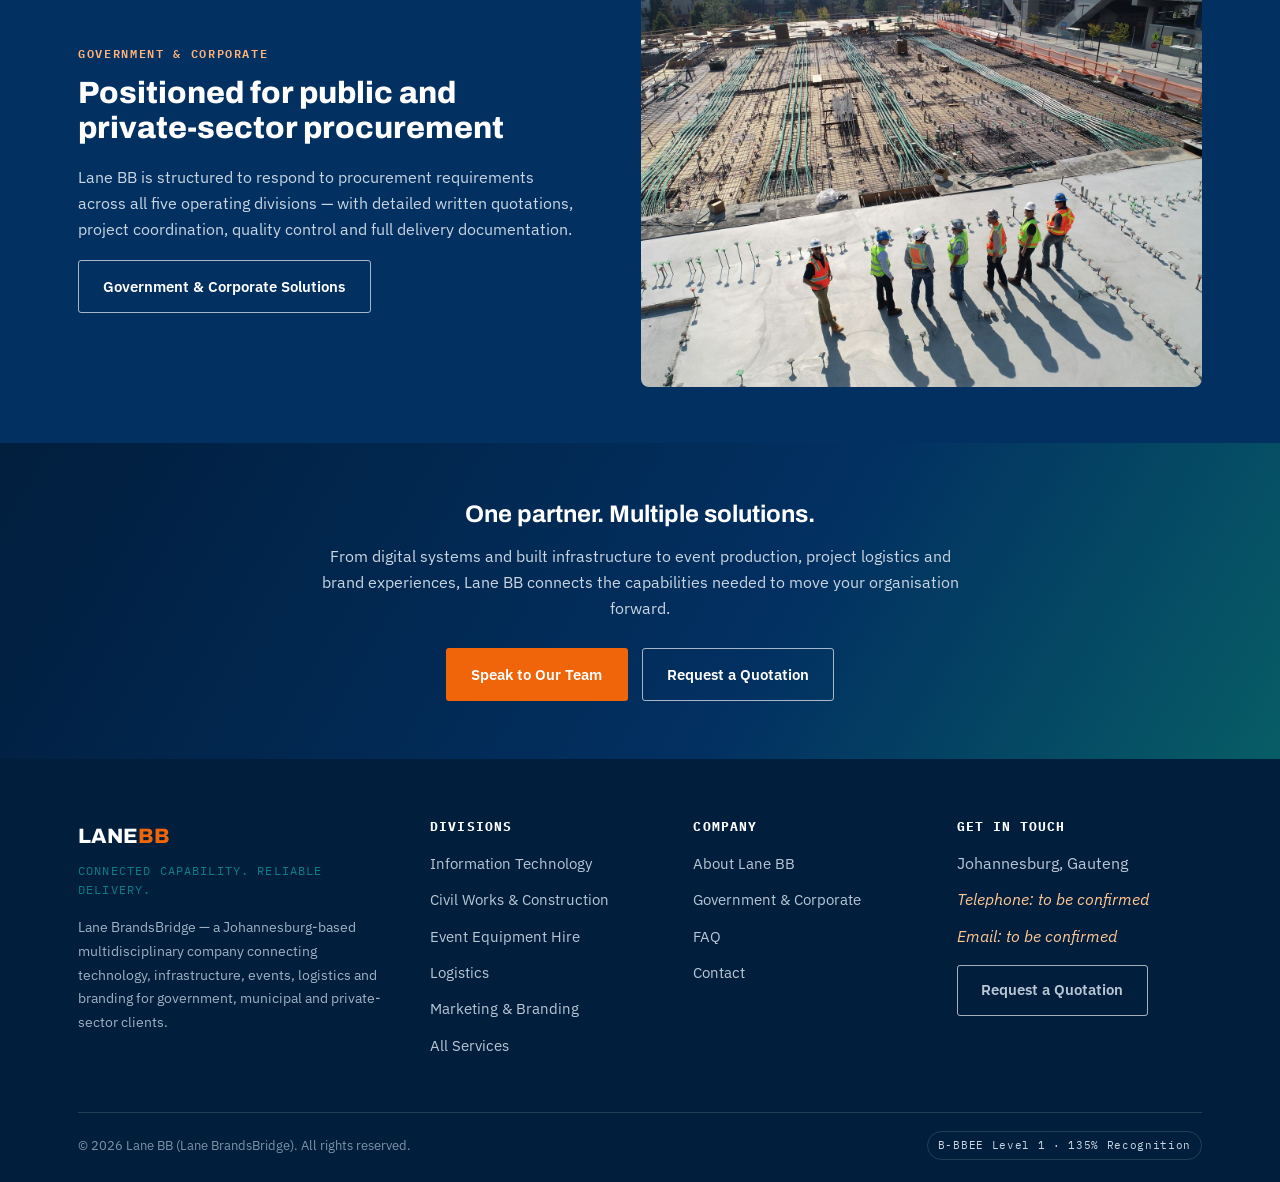
==== commit 724280ea: "Update index.html" ====
--- a/index.html
+++ b/index.html
@@ -160,7 +160,7 @@
     <div>
       <span class="eyebrow on-dark">Government &amp; Corporate</span>
       <h2 class="section-title">Positioned for public and private-sector procurement</h2>
-      <p>Lane BB is structured to respond to procurement requirements across all four operating divisions — with detailed written quotations, project coordination, quality control and full delivery documentation.</p>
+      <p>Lane BB is structured to respond to procurement requirements across all five operating divisions — with detailed written quotations, project coordination, quality control and full delivery documentation.</p>
       <a class="btn btn-outline-light" href="government/">Government &amp; Corporate Solutions</a>
     </div>
   </div>
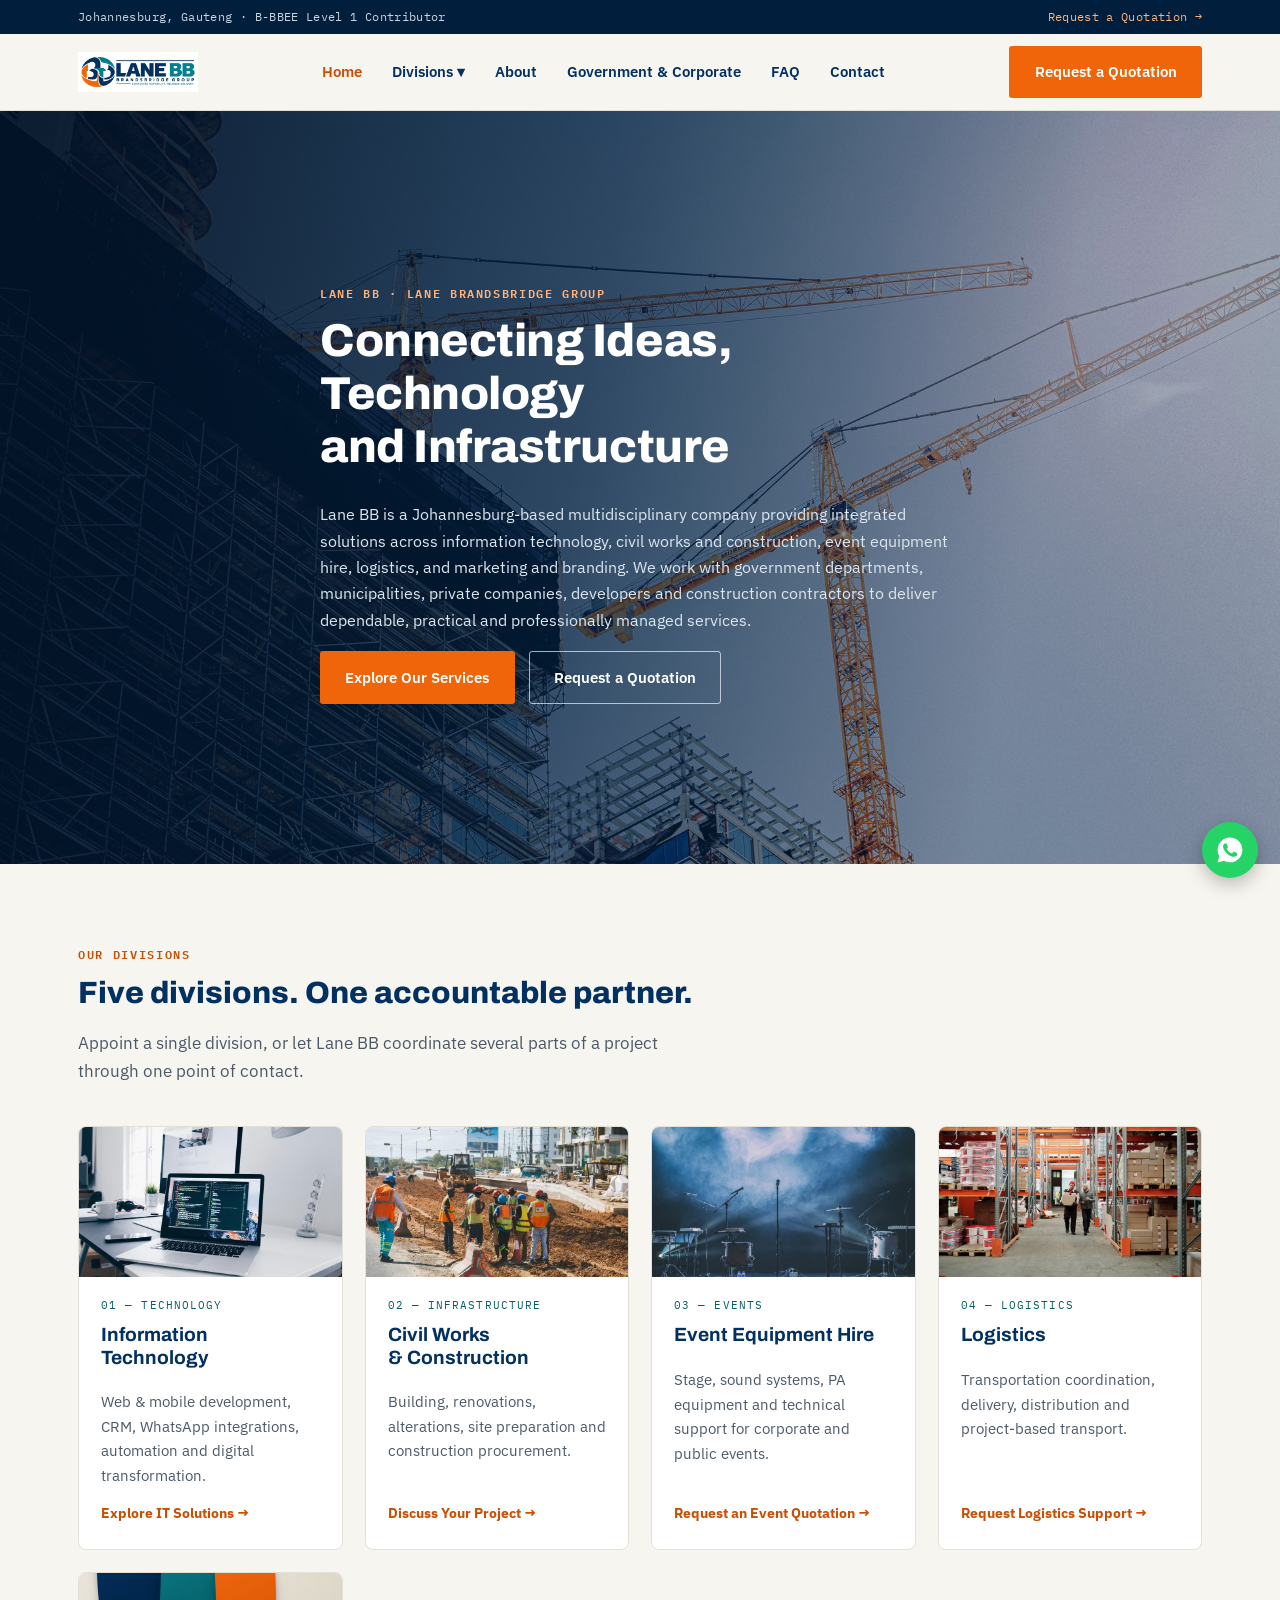
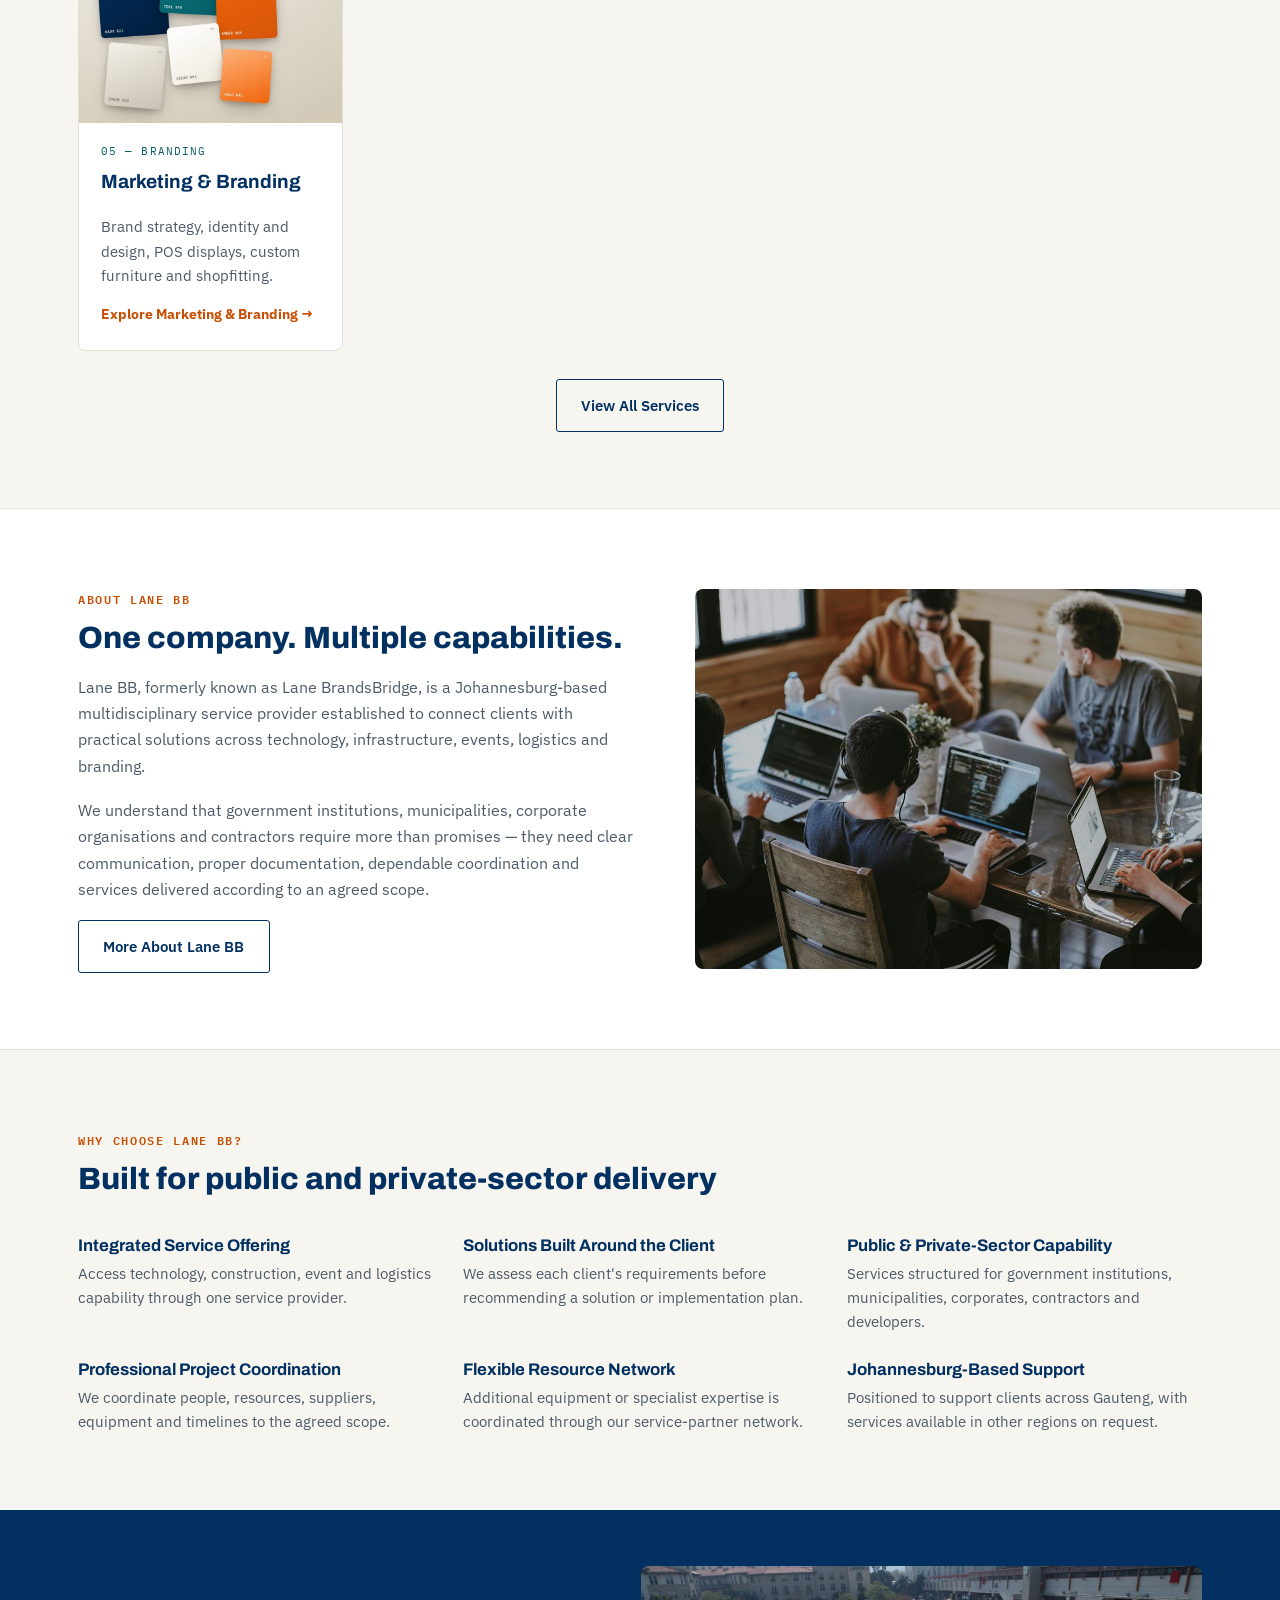
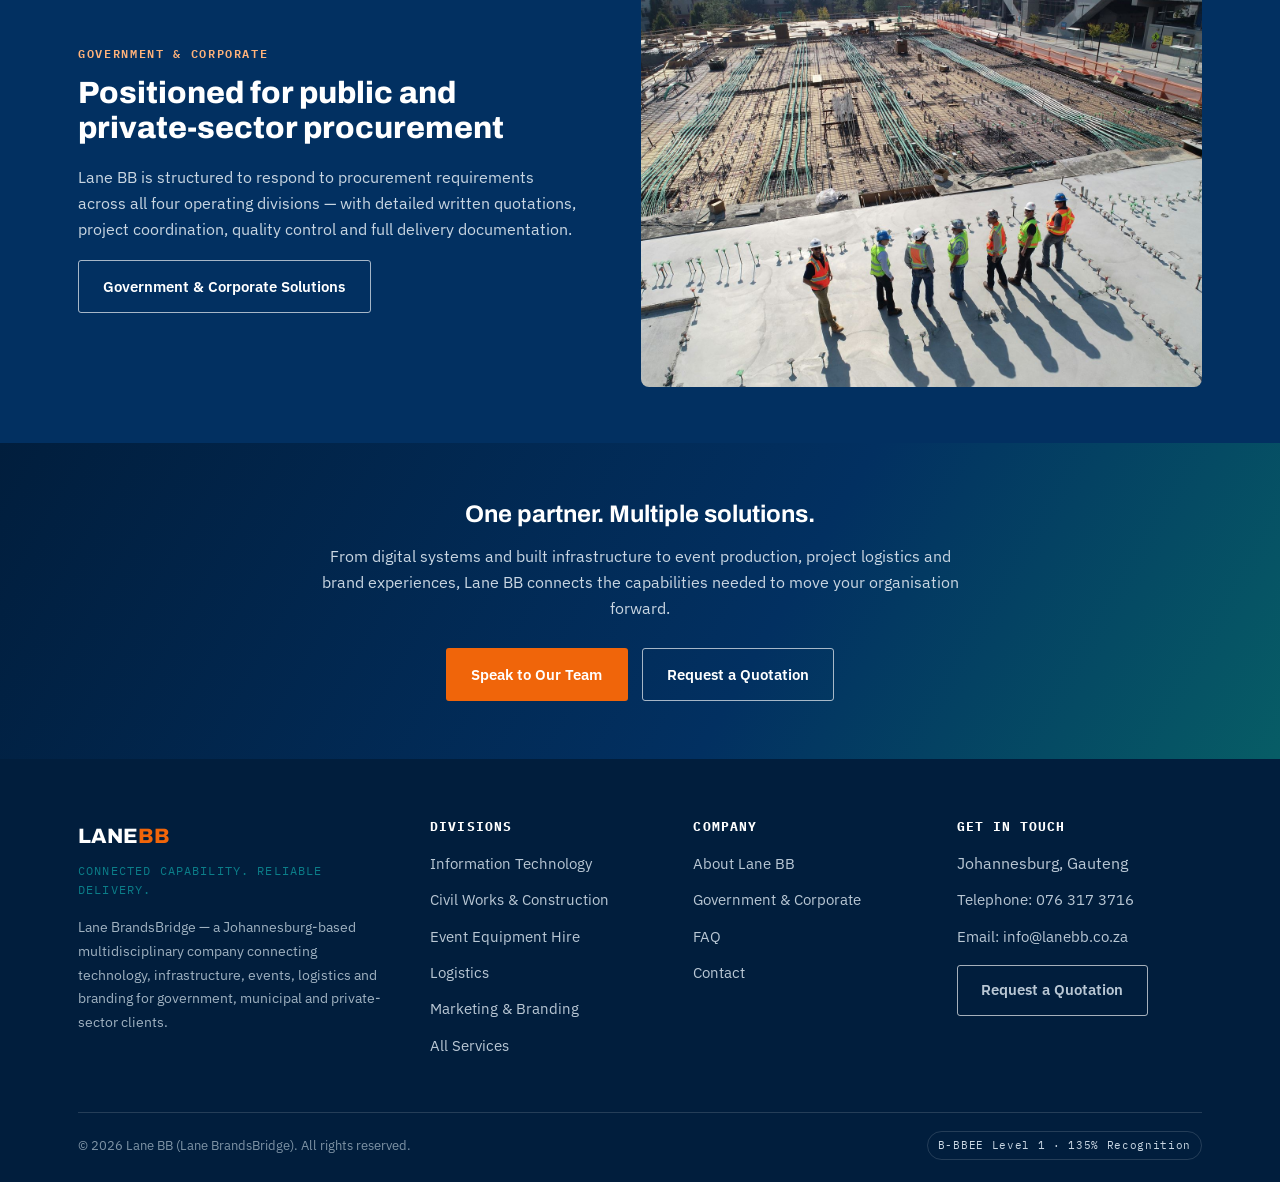
==== commit 956a0bfe: "Add files via upload" ====
--- a/index.html
+++ b/index.html
@@ -160,7 +160,7 @@
     <div>
       <span class="eyebrow on-dark">Government &amp; Corporate</span>
       <h2 class="section-title">Positioned for public and private-sector procurement</h2>
-      <p>Lane BB is structured to respond to procurement requirements across all five operating divisions — with detailed written quotations, project coordination, quality control and full delivery documentation.</p>
+      <p>Lane BB is structured to respond to procurement requirements across all four operating divisions — with detailed written quotations, project coordination, quality control and full delivery documentation.</p>
       <a class="btn btn-outline-light" href="government/">Government &amp; Corporate Solutions</a>
     </div>
   </div>
@@ -209,8 +209,8 @@
         <h4>Get In Touch</h4>
         <ul>
           <li>Johannesburg, Gauteng</li>
-          <li class="placeholder-note">Telephone: to be confirmed</li>
-          <li class="placeholder-note">Email: to be confirmed</li>
+          <li><a href="tel:+27763173716" style="color:inherit;">Telephone: 076 317 3716</a></li>
+          <li><a href="mailto:info@lanebb.co.za" style="color:inherit;">Email: info@lanebb.co.za</a></li>
         </ul>
         <a class="btn btn-outline-light" href="contact/" style="margin-top:6px;">Request a Quotation</a>
       </div>
@@ -222,5 +222,8 @@
   </div>
 </footer>
 <script src="assets/js/main.js"></script>
+<a class="whatsapp-float" href="https://wa.me/27763173716?text=Hi%2C%20I%27d%20like%20a%20quotation%20from%20Lane%20BB" target="_blank" rel="noopener" aria-label="Chat with Lane BB on WhatsApp">
+  <svg viewBox="0 0 24 24" fill="#fff"><path d="M12.04 2C6.58 2 2.13 6.45 2.13 11.91c0 1.75.46 3.46 1.32 4.96L2.05 22l5.25-1.38c1.44.79 3.06 1.2 4.72 1.2h.01c5.46 0 9.91-4.45 9.91-9.91S17.5 2 12.04 2zm5.79 14.02c-.24.68-1.4 1.32-1.93 1.4-.49.08-1.11.11-1.79-.11-.41-.13-.94-.31-1.62-.6-2.85-1.23-4.71-4.11-4.85-4.3-.14-.19-1.16-1.55-1.16-2.96s.73-2.1.99-2.39c.26-.28.57-.35.76-.35.19 0 .38 0 .55.01.18.01.41-.07.64.49.24.57.81 1.98.88 2.12.07.14.12.31.02.5-.09.19-.14.31-.28.48-.14.17-.29.37-.42.5-.14.14-.28.29-.12.57.16.28.71 1.17 1.53 1.9 1.05.94 1.94 1.23 2.22 1.37.28.14.44.12.61-.07.16-.19.7-.81.88-1.09.19-.28.37-.23.62-.14.26.09 1.63.77 1.91.91.28.14.47.21.53.33.07.12.07.68-.17 1.36z"/></svg>
+</a>
 </body>
 </html>
--- a/assets/css/style.css
+++ b/assets/css/style.css
@@ -394,3 +394,28 @@
 .center{ text-align:center; margin-left:auto; margin-right:auto; }
 .mt-0{ margin-top:0; }
 .narrow{ max-width: 760px; }
+
+/* ---------- WhatsApp floating button ---------- */
+.whatsapp-float{
+  position: fixed;
+  right: 22px;
+  bottom: 22px;
+  z-index: 999;
+  width: 56px;
+  height: 56px;
+  border-radius: 50%;
+  background: #25D366;
+  display: flex;
+  align-items: center;
+  justify-content: center;
+  box-shadow: 0 6px 18px rgba(0,0,0,.25);
+  transition: transform .15s ease, box-shadow .15s ease;
+}
+.whatsapp-float:hover{
+  transform: translateY(-2px);
+  box-shadow: 0 10px 22px rgba(0,0,0,.3);
+}
+.whatsapp-float svg{ width: 30px; height: 30px; display:block; }
+.contact-line .whatsapp-link{
+  display:inline-flex; align-items:center; font-weight:600; color:#128C7E;
+}
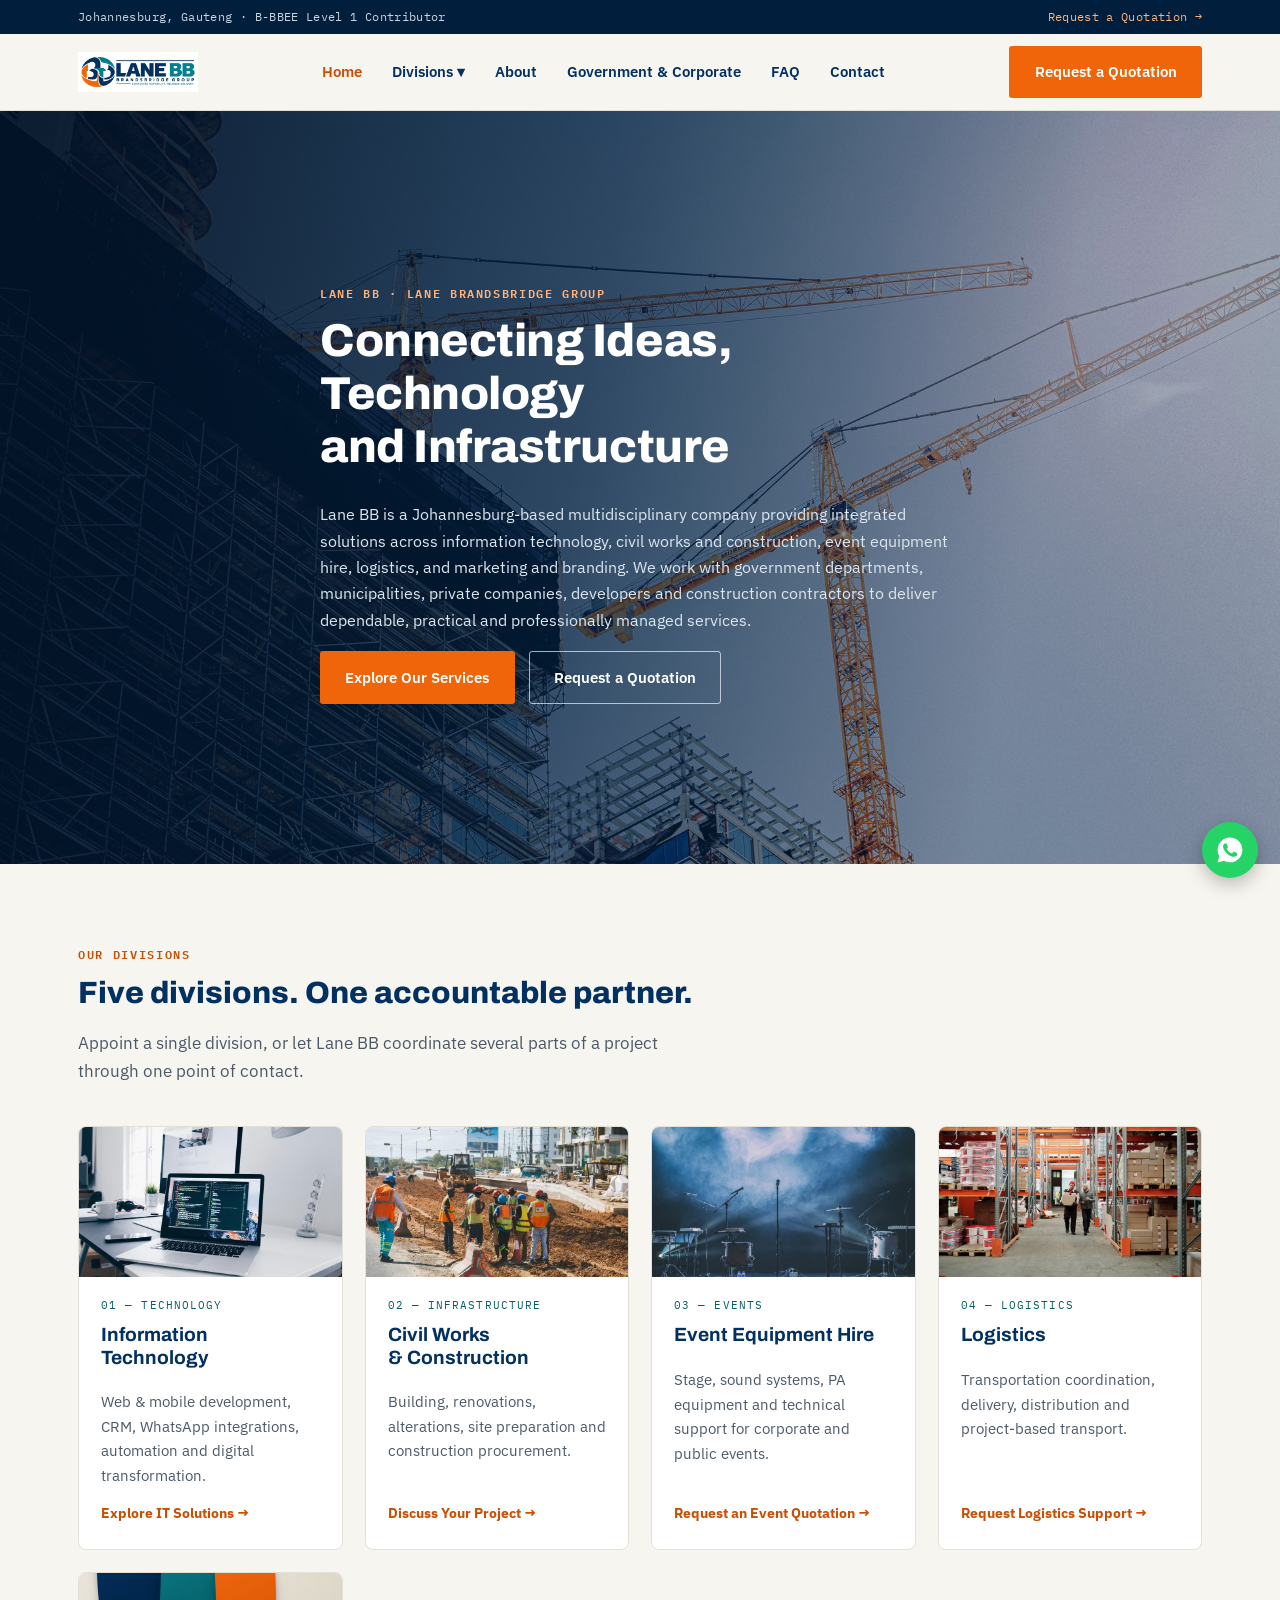
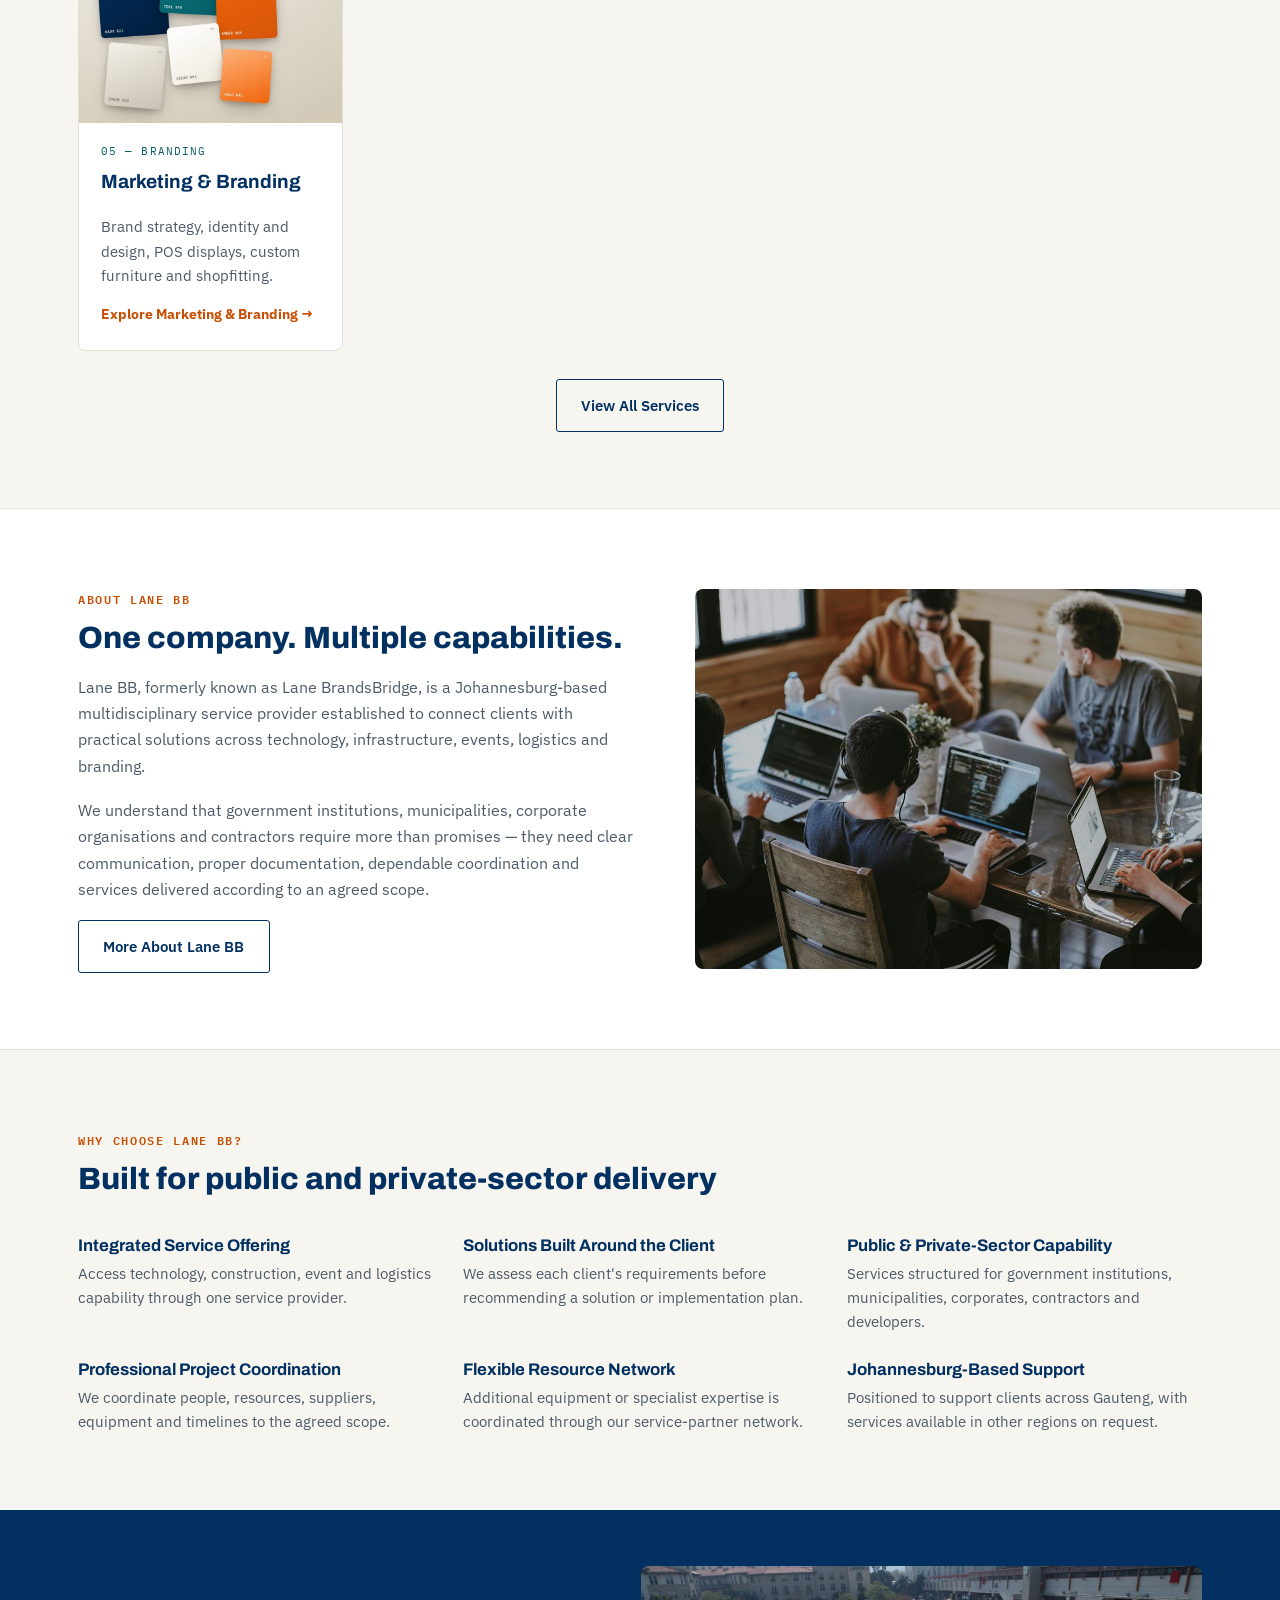
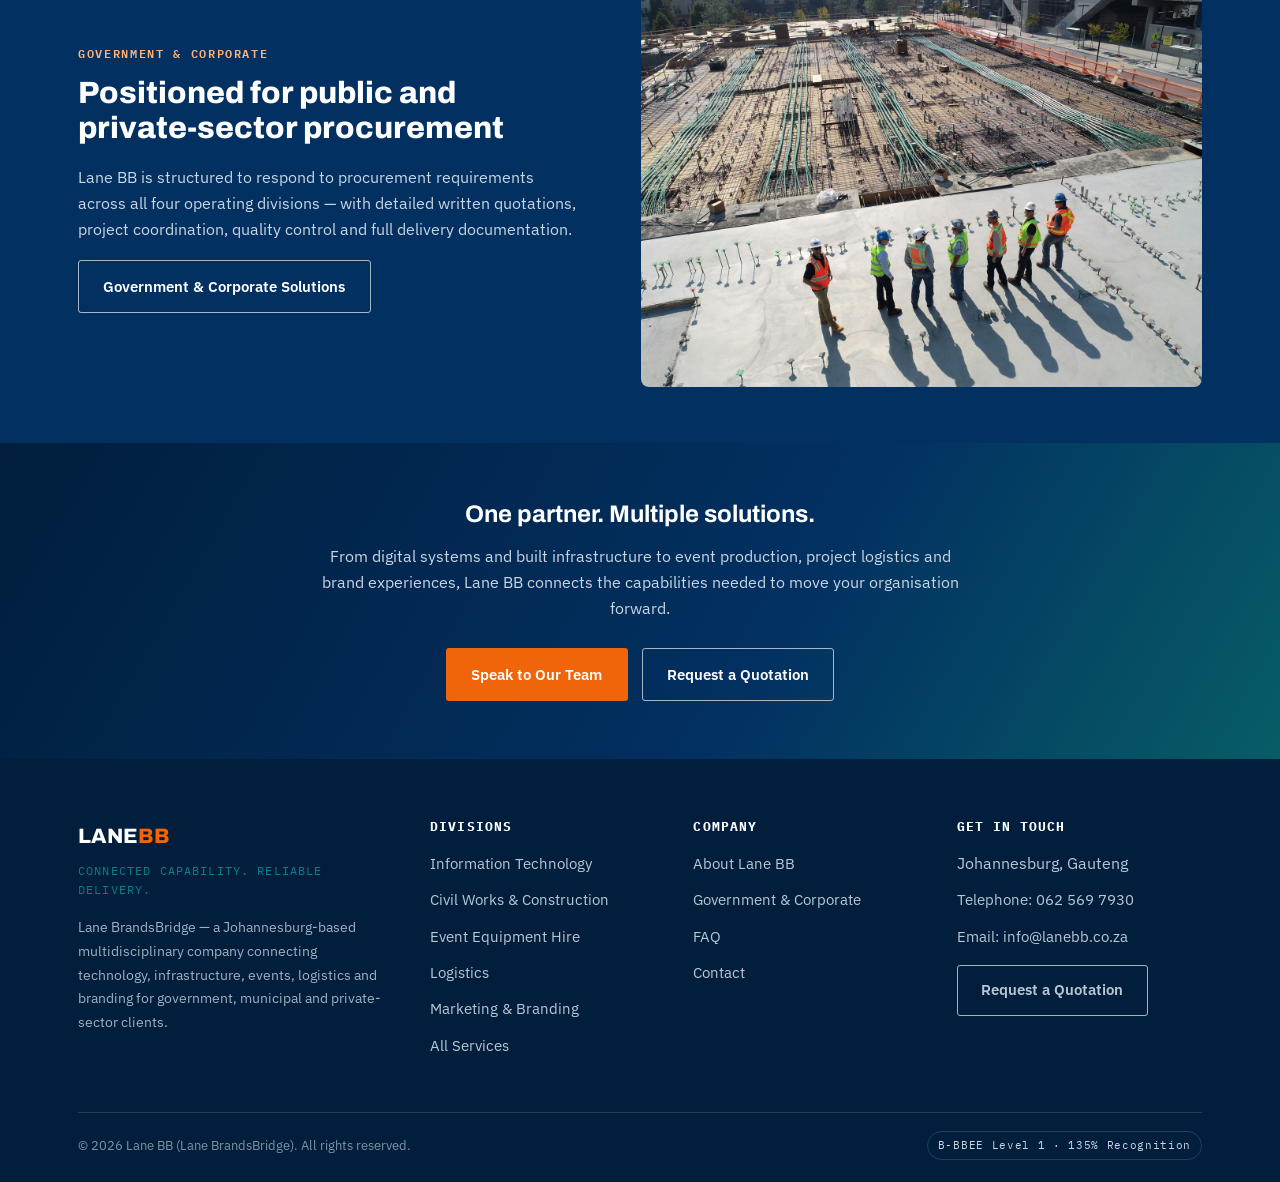
==== commit 87f35ff5: "Add files via upload" ====
--- a/index.html
+++ b/index.html
@@ -209,7 +209,7 @@
         <h4>Get In Touch</h4>
         <ul>
           <li>Johannesburg, Gauteng</li>
-          <li><a href="tel:+27763173716" style="color:inherit;">Telephone: 076 317 3716</a></li>
+          <li><a href="tel:+27625697930" style="color:inherit;">Telephone: 062 569 7930</a></li>
           <li><a href="mailto:info@lanebb.co.za" style="color:inherit;">Email: info@lanebb.co.za</a></li>
         </ul>
         <a class="btn btn-outline-light" href="contact/" style="margin-top:6px;">Request a Quotation</a>
@@ -222,7 +222,7 @@
   </div>
 </footer>
 <script src="assets/js/main.js"></script>
-<a class="whatsapp-float" href="https://wa.me/27763173716?text=Hi%2C%20I%27d%20like%20a%20quotation%20from%20Lane%20BB" target="_blank" rel="noopener" aria-label="Chat with Lane BB on WhatsApp">
+<a class="whatsapp-float" href="https://wa.me/27625697930?text=Hi%2C%20I%27d%20like%20a%20quotation%20from%20Lane%20BB" target="_blank" rel="noopener" aria-label="Chat with Lane BB on WhatsApp">
   <svg viewBox="0 0 24 24" fill="#fff"><path d="M12.04 2C6.58 2 2.13 6.45 2.13 11.91c0 1.75.46 3.46 1.32 4.96L2.05 22l5.25-1.38c1.44.79 3.06 1.2 4.72 1.2h.01c5.46 0 9.91-4.45 9.91-9.91S17.5 2 12.04 2zm5.79 14.02c-.24.68-1.4 1.32-1.93 1.4-.49.08-1.11.11-1.79-.11-.41-.13-.94-.31-1.62-.6-2.85-1.23-4.71-4.11-4.85-4.3-.14-.19-1.16-1.55-1.16-2.96s.73-2.1.99-2.39c.26-.28.57-.35.76-.35.19 0 .38 0 .55.01.18.01.41-.07.64.49.24.57.81 1.98.88 2.12.07.14.12.31.02.5-.09.19-.14.31-.28.48-.14.17-.29.37-.42.5-.14.14-.28.29-.12.57.16.28.71 1.17 1.53 1.9 1.05.94 1.94 1.23 2.22 1.37.28.14.44.12.61-.07.16-.19.7-.81.88-1.09.19-.28.37-.23.62-.14.26.09 1.63.77 1.91.91.28.14.47.21.53.33.07.12.07.68-.17 1.36z"/></svg>
 </a>
 </body>
